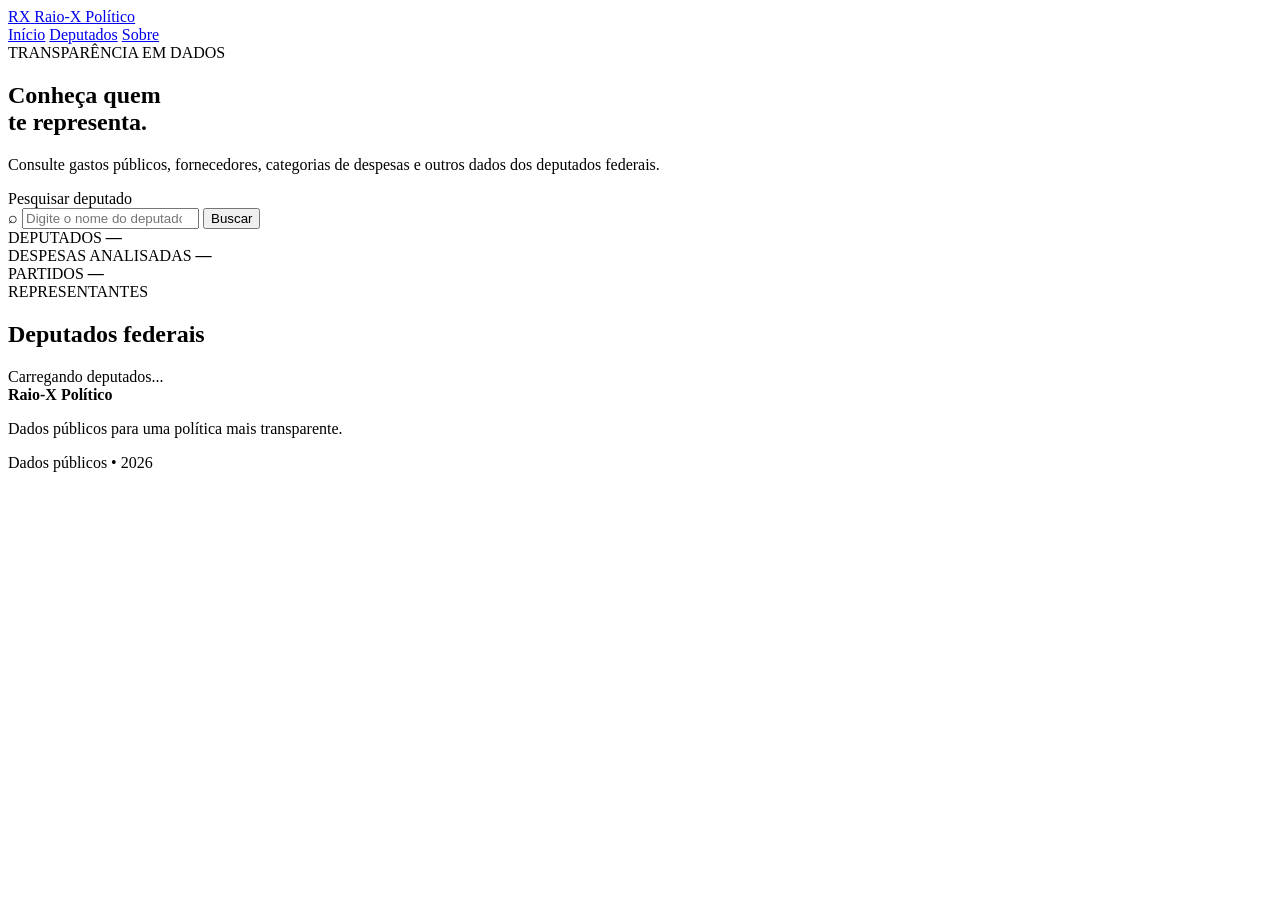
==== docs/index.html @ dd32fbbe "publish frontend with GitHub Pages" ====
<!DOCTYPE html>
<html lang="pt-BR">
<head>
    <meta charset="UTF-8">
    <meta name="viewport" content="width=device-width, initial-scale=1.0">

    <meta
        name="description"
        content="Raio-X Político — consulte dados públicos e gastos de políticos brasileiros."
    >

    <title>Raio-X Político</title>

    <link rel="stylesheet" href="/web/css/style.css">
</head>

<body>

    <header class="site-header">
        <div class="container header-content">

            <a href="/" class="brand">
                <span class="brand-mark">RX</span>
                <span class="brand-name">Raio-X Político</span>
            </a>

            <nav class="main-nav" aria-label="Navegação principal">
                <a href="#inicio">Início</a>
                <a href="#deputados">Deputados</a>
                <a href="#sobre">Sobre</a>
            </nav>

        </div>
    </header>


    <main>

        <section id="inicio" class="hero">
            <div class="container hero-content">

                <span class="eyebrow">
                    TRANSPARÊNCIA EM DADOS
                </span>

                <h1>
                    Conheça quem<br>
                    <span>te representa.</span>
                </h1>

                <p class="hero-description">
                    Consulte gastos públicos, fornecedores,
                    categorias de despesas e outros dados
                    dos deputados federais.
                </p>

                <div class="search-box">
                    <label for="search">
                        Pesquisar deputado
                    </label>

                    <div class="search-input">
                        <span aria-hidden="true">⌕</span>

                        <input
                            id="search"
                            type="search"
                            placeholder="Digite o nome do deputado..."
                            autocomplete="off"
                        >

                        <button type="button" id="search-button">
                            Buscar
                        </button>
                    </div>
                </div>

            </div>
        </section>


        <section class="stats" aria-label="Resumo dos dados">

            <div class="container stats-grid">

                <article class="stat-card">
                    <span class="stat-label">
                        DEPUTADOS
                    </span>

                    <strong id="total-deputados">
                        —
                    </strong>
                </article>

                <article class="stat-card">
                    <span class="stat-label">
                        DESPESAS ANALISADAS
                    </span>

                    <strong id="total-despesas">
                        —
                    </strong>
                </article>

                <article class="stat-card">
                    <span class="stat-label">
                        PARTIDOS
                    </span>

                    <strong id="total-partidos">
                        —
                    </strong>
                </article>

            </div>

        </section>


        <section id="deputados" class="deputados-section">

            <div class="container">

                <div class="section-heading">
                    <div>
                        <span class="eyebrow">
                            REPRESENTANTES
                        </span>

                        <h2>
                            Deputados federais
                        </h2>
                    </div>

                    <span id="resultado-count"></span>
                </div>

                <div
                    id="deputados-lista"
                    class="deputados-grid"
                >
                    <div class="loading">
                        Carregando deputados...
                    </div>
                </div>

            </div>

        </section>

    </main>


    <footer id="sobre" class="site-footer">

        <div class="container footer-content">

            <div>
                <strong>Raio-X Político</strong>

                <p>
                    Dados públicos para uma política mais transparente.
                </p>
            </div>

            <span>
                Dados públicos • 2026
            </span>

        </div>

    </footer>


    <script src="/web/js/app.js" defer></script>

</body>
</html>
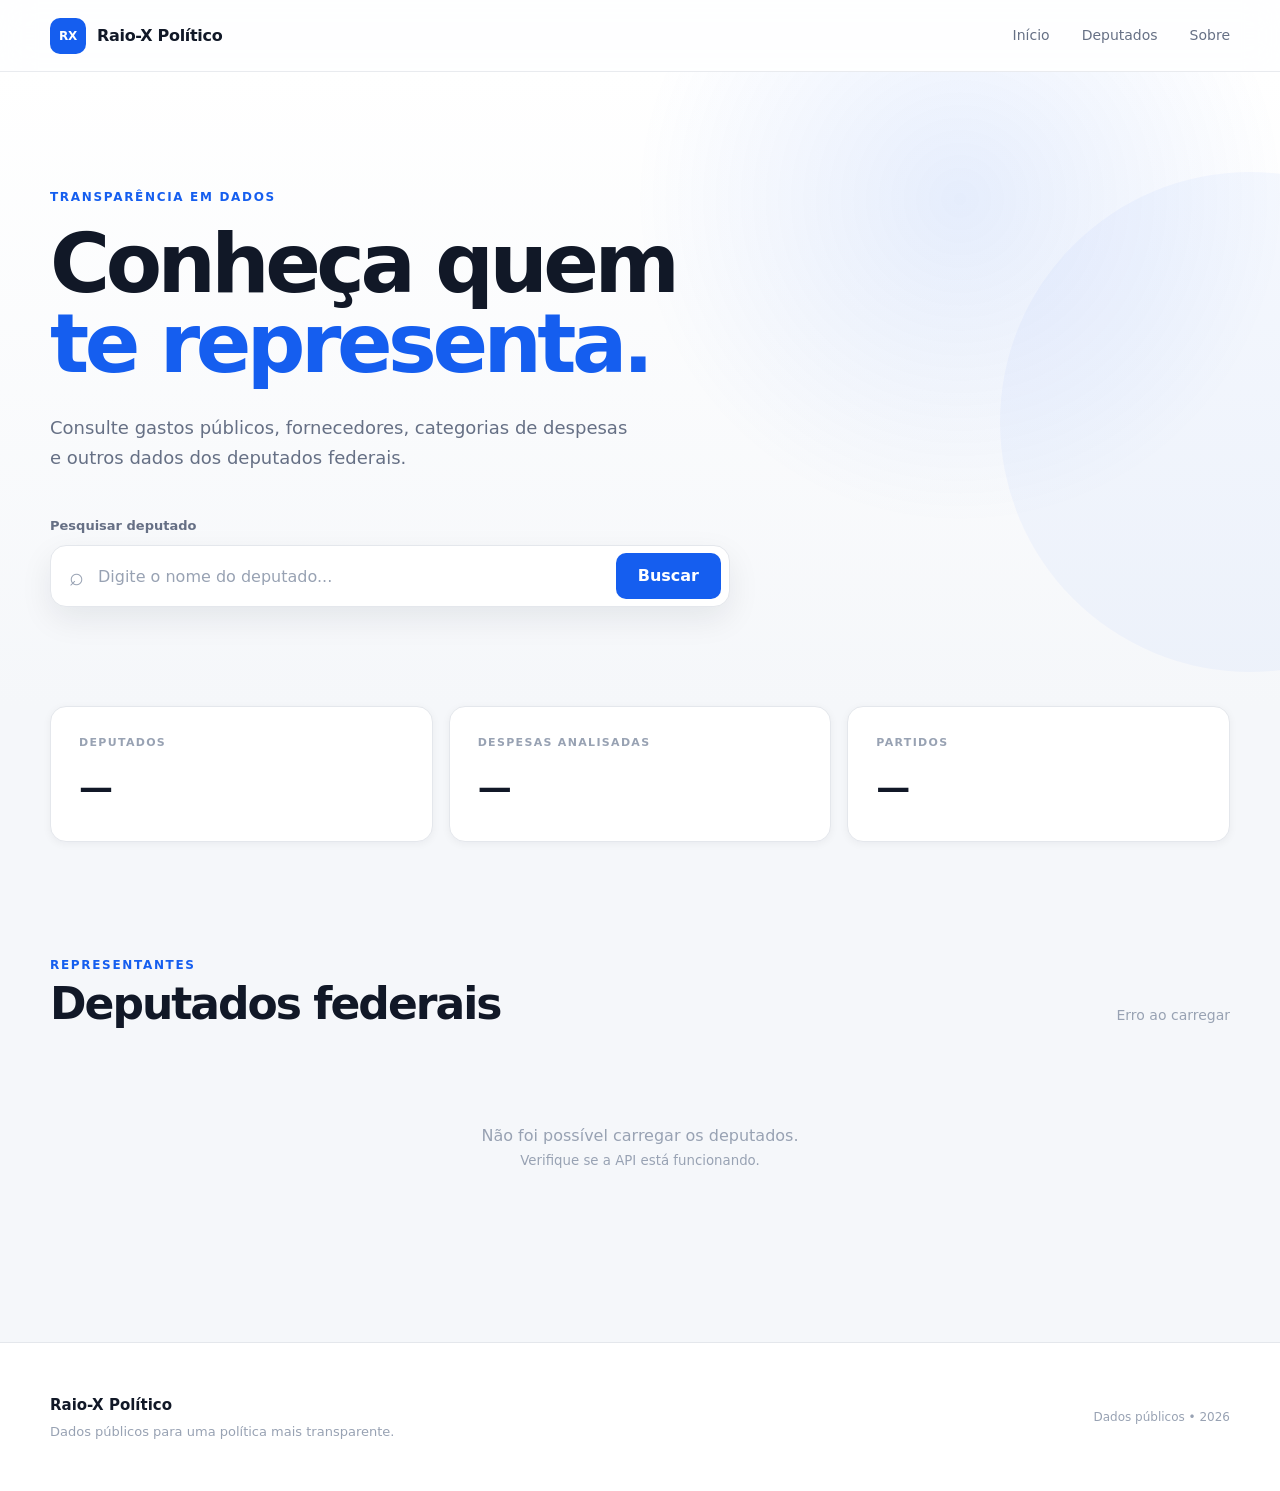
==== commit 97f5fa18: "fix GitHub Pages asset paths" ====
--- a/docs/index.html
+++ b/docs/index.html
@@ -11,7 +11,7 @@
 
     <title>Raio-X Político</title>
 
-    <link rel="stylesheet" href="/web/css/style.css">
+    <link rel="stylesheet" href="css/style.css">
 </head>
 
 <body>
@@ -173,7 +173,7 @@
     </footer>
 
 
-    <script src="/web/js/app.js" defer></script>
+    <script src="js/app.js" defer></script>
 
 </body>
 </html>
--- a/docs/css/style.css
+++ b/docs/css/style.css
@@ -0,0 +1,1040 @@
+:root {
+    --bg: #f5f7fa;
+    --surface: #ffffff;
+    --surface-soft: #eef2f6;
+
+    --text: #111827;
+    --text-secondary: #667085;
+    --text-muted: #98a2b3;
+
+    --border: #e4e7ec;
+
+    --accent: #155eef;
+    --accent-dark: #0b4bc4;
+    --accent-soft: #e8f0ff;
+
+    --success: #12b76a;
+
+    --radius-sm: 10px;
+    --radius-md: 16px;
+    --radius-lg: 24px;
+
+    --shadow-sm: 0 2px 8px rgba(16, 24, 40, 0.05);
+    --shadow-md: 0 12px 32px rgba(16, 24, 40, 0.08);
+
+    --container: 1180px;
+}
+
+
+* {
+    margin: 0;
+    padding: 0;
+    box-sizing: border-box;
+}
+
+
+html {
+    scroll-behavior: smooth;
+}
+
+
+body {
+    min-height: 100vh;
+
+    background: var(--bg);
+    color: var(--text);
+
+    font-family:
+        Inter,
+        ui-sans-serif,
+        system-ui,
+        -apple-system,
+        BlinkMacSystemFont,
+        "Segoe UI",
+        sans-serif;
+
+    line-height: 1.5;
+
+    -webkit-font-smoothing: antialiased;
+}
+
+
+a {
+    color: inherit;
+    text-decoration: none;
+}
+
+
+button,
+input {
+    font: inherit;
+}
+
+
+button {
+    border: 0;
+    cursor: pointer;
+}
+
+
+.container {
+    width: min(
+        calc(100% - 48px),
+        var(--container)
+    );
+
+    margin-inline: auto;
+}
+
+
+/* =========================
+   HEADER
+   ========================= */
+
+.site-header {
+    position: sticky;
+    top: 0;
+    z-index: 100;
+
+    height: 72px;
+
+    background: rgba(255, 255, 255, 0.88);
+
+    border-bottom: 1px solid rgba(228, 231, 236, 0.8);
+
+    backdrop-filter: blur(16px);
+}
+
+
+.header-content {
+    height: 100%;
+
+    display: flex;
+    align-items: center;
+    justify-content: space-between;
+}
+
+
+.brand {
+    display: flex;
+    align-items: center;
+    gap: 11px;
+
+    font-weight: 700;
+}
+
+
+.brand-mark {
+    width: 36px;
+    height: 36px;
+
+    display: grid;
+    place-items: center;
+
+    border-radius: 10px;
+
+    background: var(--accent);
+    color: white;
+
+    font-size: 12px;
+    font-weight: 800;
+    letter-spacing: -0.03em;
+}
+
+
+.brand-name {
+    letter-spacing: -0.02em;
+}
+
+
+.main-nav {
+    display: flex;
+    align-items: center;
+    gap: 32px;
+
+    color: var(--text-secondary);
+
+    font-size: 14px;
+    font-weight: 500;
+}
+
+
+.main-nav a {
+    transition:
+        color 160ms ease,
+        transform 160ms ease;
+}
+
+
+.main-nav a:hover {
+    color: var(--text);
+}
+
+
+/* =========================
+   HERO
+   ========================= */
+
+.hero {
+    position: relative;
+
+    overflow: hidden;
+
+    background:
+        radial-gradient(
+            circle at 75% 20%,
+            rgba(21, 94, 239, 0.10),
+            transparent 30%
+        ),
+        linear-gradient(
+            180deg,
+            #ffffff 0%,
+            #f5f7fa 100%
+        );
+}
+
+
+.hero::after {
+    content: "";
+
+    position: absolute;
+
+    width: 500px;
+    height: 500px;
+
+    right: -220px;
+    top: 100px;
+
+    border-radius: 50%;
+
+    background: rgba(21, 94, 239, 0.035);
+
+    pointer-events: none;
+}
+
+
+.hero-content {
+    position: relative;
+    z-index: 1;
+
+    padding-top: 112px;
+    padding-bottom: 100px;
+}
+
+
+.eyebrow {
+    display: inline-block;
+
+    margin-bottom: 18px;
+
+    color: var(--accent);
+
+    font-size: 12px;
+    font-weight: 800;
+
+    letter-spacing: 0.14em;
+}
+
+
+.hero h1 {
+    max-width: 800px;
+
+    font-size: clamp(
+        48px,
+        7vw,
+        82px
+    );
+
+    line-height: 0.98;
+
+    letter-spacing: -0.055em;
+
+    font-weight: 750;
+}
+
+
+.hero h1 span {
+    color: var(--accent);
+}
+
+
+.hero-description {
+    max-width: 590px;
+
+    margin-top: 28px;
+
+    color: var(--text-secondary);
+
+    font-size: 18px;
+    line-height: 1.7;
+}
+
+
+/* =========================
+   SEARCH
+   ========================= */
+
+.search-box {
+    width: min(680px, 100%);
+
+    margin-top: 42px;
+}
+
+
+.search-box label {
+    display: block;
+
+    margin-bottom: 10px;
+
+    color: var(--text-secondary);
+
+    font-size: 13px;
+    font-weight: 600;
+}
+
+
+.search-input {
+    display: flex;
+    align-items: center;
+
+    min-height: 62px;
+
+    padding-left: 18px;
+
+    background: var(--surface);
+
+    border: 1px solid var(--border);
+    border-radius: var(--radius-md);
+
+    box-shadow: var(--shadow-md);
+
+    transition:
+        border-color 180ms ease,
+        box-shadow 180ms ease;
+}
+
+
+.search-input:focus-within {
+    border-color: rgba(21, 94, 239, 0.5);
+
+    box-shadow:
+        0 0 0 4px rgba(21, 94, 239, 0.10),
+        var(--shadow-md);
+}
+
+
+.search-input > span {
+    color: var(--text-muted);
+
+    font-size: 25px;
+    line-height: 1;
+}
+
+
+.search-input input {
+    flex: 1;
+
+    min-width: 0;
+
+    height: 60px;
+
+    padding: 0 14px;
+
+    background: transparent;
+
+    border: 0;
+    outline: 0;
+
+    color: var(--text);
+
+    font-size: 16px;
+}
+
+
+.search-input input::placeholder {
+    color: var(--text-muted);
+}
+
+
+.search-input button {
+    height: 46px;
+
+    margin-right: 8px;
+    padding: 0 22px;
+
+    border-radius: 10px;
+
+    background: var(--accent);
+    color: white;
+
+    font-weight: 650;
+
+    transition:
+        background 160ms ease,
+        transform 160ms ease;
+}
+
+
+.search-input button:hover {
+    background: var(--accent-dark);
+
+    transform: translateY(-1px);
+}
+
+
+.search-input button:active {
+    transform: translateY(0);
+}
+
+
+/* =========================
+   STATS
+   ========================= */
+
+.stats {
+    position: relative;
+    z-index: 2;
+
+    margin-top: -1px;
+}
+
+
+.stats-grid {
+    display: grid;
+
+    grid-template-columns:
+        repeat(3, 1fr);
+
+    gap: 16px;
+}
+
+
+.stat-card {
+    padding: 28px;
+
+    background: var(--surface);
+
+    border: 1px solid var(--border);
+    border-radius: var(--radius-md);
+
+    box-shadow: var(--shadow-sm);
+}
+
+
+.stat-label {
+    display: block;
+
+    margin-bottom: 10px;
+
+    color: var(--text-muted);
+
+    font-size: 11px;
+    font-weight: 800;
+
+    letter-spacing: 0.12em;
+}
+
+
+.stat-card strong {
+    display: block;
+
+    font-size: 34px;
+
+    letter-spacing: -0.04em;
+}
+
+
+/* =========================
+   DEPUTADOS
+   ========================= */
+
+.deputados-section {
+    padding: 110px 0;
+}
+
+
+.section-heading {
+    display: flex;
+    align-items: flex-end;
+    justify-content: space-between;
+
+    margin-bottom: 38px;
+}
+
+
+.section-heading .eyebrow {
+    margin-bottom: 8px;
+}
+
+
+.section-heading h2 {
+    font-size: clamp(30px, 4vw, 44px);
+
+    line-height: 1;
+
+    letter-spacing: -0.045em;
+}
+
+
+#resultado-count {
+    color: var(--text-muted);
+
+    font-size: 14px;
+}
+
+
+.deputados-grid {
+    display: grid;
+
+    grid-template-columns:
+        repeat(3, 1fr);
+
+    gap: 16px;
+}
+
+
+.deputado-card {
+    display: block;
+
+    padding: 24px;
+
+    background: var(--surface);
+
+    border: 1px solid var(--border);
+    border-radius: var(--radius-md);
+
+    box-shadow: var(--shadow-sm);
+
+    transition:
+        transform 180ms ease,
+        box-shadow 180ms ease,
+        border-color 180ms ease;
+}
+
+
+.deputado-card:hover {
+    transform: translateY(-3px);
+
+    border-color: #cdd5df;
+
+    box-shadow: var(--shadow-md);
+}
+
+
+.deputado-card-header {
+    display: flex;
+    align-items: center;
+    gap: 14px;
+}
+
+
+.deputado-avatar {
+    width: 46px;
+    height: 46px;
+
+    flex: 0 0 auto;
+
+    display: grid;
+    place-items: center;
+
+    border-radius: 50%;
+
+    background: var(--accent-soft);
+    color: var(--accent);
+
+    font-size: 14px;
+    font-weight: 800;
+}
+
+
+.deputado-name {
+    font-size: 17px;
+    font-weight: 700;
+
+    letter-spacing: -0.02em;
+}
+
+
+.deputado-meta {
+    margin-top: 3px;
+
+    color: var(--text-secondary);
+
+    font-size: 13px;
+}
+
+
+.loading {
+    grid-column: 1 / -1;
+
+    padding: 60px 20px;
+
+    text-align: center;
+
+    color: var(--text-muted);
+}
+
+
+/* =========================
+   FOOTER
+   ========================= */
+
+.site-footer {
+    padding: 50px 0;
+
+    border-top: 1px solid var(--border);
+
+    background: #ffffff;
+}
+
+
+.footer-content {
+    display: flex;
+    align-items: center;
+    justify-content: space-between;
+
+    gap: 30px;
+}
+
+
+.footer-content strong {
+    font-size: 15px;
+}
+
+
+.footer-content p {
+    margin-top: 5px;
+
+    color: var(--text-muted);
+
+    font-size: 13px;
+}
+
+
+.footer-content > span {
+    color: var(--text-muted);
+
+    font-size: 12px;
+}
+
+
+/* =========================
+   RESPONSIVE
+   ========================= */
+
+@media (max-width: 800px) {
+
+    .container {
+        width: min(
+            calc(100% - 32px),
+            var(--container)
+        );
+    }
+
+
+    .main-nav {
+        display: none;
+    }
+
+
+    .hero-content {
+        padding-top: 76px;
+        padding-bottom: 70px;
+    }
+
+
+    .hero h1 {
+        font-size: clamp(
+            46px,
+            14vw,
+            68px
+        );
+    }
+
+
+    .hero-description {
+        font-size: 16px;
+    }
+
+
+    .stats-grid {
+        grid-template-columns: 1fr;
+    }
+
+
+    .deputados-section {
+        padding: 80px 0;
+    }
+
+
+    .deputados-grid {
+        grid-template-columns: 1fr;
+    }
+
+
+    .section-heading {
+        align-items: flex-start;
+
+        flex-direction: column;
+
+        gap: 10px;
+    }
+
+
+    .footer-content {
+        align-items: flex-start;
+
+        flex-direction: column;
+    }
+}
+
+
+@media (max-width: 520px) {
+
+    .search-input {
+        align-items: stretch;
+
+        flex-wrap: wrap;
+
+        padding: 10px;
+    }
+
+
+    .search-input > span {
+        display: none;
+    }
+
+
+    .search-input input {
+        width: 100%;
+
+        flex: 1 0 100%;
+
+        height: 48px;
+    }
+
+
+    .search-input button {
+        width: 100%;
+
+        margin: 0;
+    }
+
+
+    .stat-card {
+        padding: 22px;
+    }
+}
+/* =========================
+   PERFIL DO DEPUTADO
+   ========================= */
+
+.perfil {
+    padding-top: 48px;
+    padding-bottom: 100px;
+}
+
+
+.voltar {
+    display: inline-flex;
+    align-items: center;
+    gap: 8px;
+
+    margin-bottom: 48px;
+
+    color: var(--text-secondary);
+
+    font-size: 14px;
+    font-weight: 600;
+
+    transition: color 160ms ease;
+}
+
+
+.voltar:hover {
+    color: var(--accent);
+}
+
+
+.perfil-header {
+    display: flex;
+    align-items: center;
+    gap: 24px;
+
+    margin-bottom: 48px;
+}
+
+
+.perfil-avatar {
+    width: 88px;
+    height: 88px;
+
+    flex-shrink: 0;
+
+    display: grid;
+    place-items: center;
+
+    border-radius: 24px;
+
+    background: var(--accent);
+    color: white;
+
+    font-size: 24px;
+    font-weight: 800;
+    object-fit: cover;
+    object-position: center;
+    box-shadow: var(--shadow-md);
+}
+
+
+.perfil-header h1 {
+    margin-top: 4px;
+
+    font-size: clamp(36px, 5vw, 56px);
+
+    line-height: 1;
+
+    letter-spacing: -0.045em;
+}
+
+
+.perfil-meta {
+    margin-top: 10px;
+
+    color: var(--text-secondary);
+
+    font-size: 16px;
+    font-weight: 600;
+}
+
+
+/* =========================
+   MÉTRICAS
+   ========================= */
+
+.metricas {
+    display: grid;
+
+    grid-template-columns:
+        repeat(3, 1fr);
+
+    gap: 16px;
+
+    margin-bottom: 64px;
+}
+
+
+.metrica {
+    padding: 28px;
+
+    background: var(--surface);
+
+    border: 1px solid var(--border);
+
+    border-radius: var(--radius-md);
+
+    box-shadow: var(--shadow-sm);
+}
+
+
+.metrica span {
+    display: block;
+
+    margin-bottom: 8px;
+
+    color: var(--text-secondary);
+
+    font-size: 13px;
+    font-weight: 600;
+}
+
+
+.metrica strong {
+    display: block;
+
+    font-size: 28px;
+
+    letter-spacing: -0.03em;
+}
+
+
+/* =========================
+   SEÇÕES
+   ========================= */
+
+.secao {
+    margin-top: 64px;
+}
+
+
+.secao h2 {
+    margin-bottom: 24px;
+
+    font-size: 28px;
+
+    line-height: 1.1;
+
+    letter-spacing: -0.035em;
+}
+
+
+.secao-header {
+    margin-bottom: 24px;
+}
+
+
+/* =========================
+   LISTAS
+   ========================= */
+
+.lista-dados {
+    overflow: hidden;
+
+    background: var(--surface);
+
+    border: 1px solid var(--border);
+
+    border-radius: var(--radius-md);
+
+    box-shadow: var(--shadow-sm);
+}
+
+
+.dado {
+    display: flex;
+
+    align-items: center;
+    justify-content: space-between;
+
+    gap: 24px;
+
+    padding: 20px 24px;
+
+    border-bottom: 1px solid var(--border);
+}
+
+
+.dado:last-child {
+    border-bottom: 0;
+}
+
+
+.dado > div {
+    min-width: 0;
+}
+
+
+.dado strong {
+    display: block;
+
+    font-size: 14px;
+}
+
+
+.dado > strong {
+    flex-shrink: 0;
+
+    font-size: 15px;
+
+    text-align: right;
+}
+
+
+.dado small {
+    display: block;
+
+    margin-top: 4px;
+
+    color: var(--text-secondary);
+
+    font-size: 12px;
+}
+
+
+/* =========================
+   ESTADOS
+   ========================= */
+
+.estado {
+    padding: 80px 20px;
+
+    color: var(--text-secondary);
+
+    text-align: center;
+}
+
+
+/* =========================
+   RESPONSIVO
+   ========================= */
+
+@media (max-width: 700px) {
+
+    .container {
+        width: min(
+            calc(100% - 32px),
+            var(--container)
+        );
+    }
+
+
+    .metricas {
+        grid-template-columns: 1fr;
+    }
+
+
+    .perfil-header {
+        align-items: flex-start;
+    }
+
+
+    .perfil-avatar {
+        width: 68px;
+        height: 68px;
+
+        border-radius: 18px;
+
+        font-size: 18px;
+    }
+
+
+    .perfil-header h1 {
+        font-size: 36px;
+    }
+
+
+    .dado {
+        align-items: flex-start;
+
+        flex-direction: column;
+
+        gap: 10px;
+    }
+
+
+    .dado > strong {
+        text-align: left;
+    }
+
+}
+/* =========================
+   GRÁFICO DE EVOLUÇÃO
+   ========================= */
+
+.grafico-container {
+    position: relative;
+    width: 100%;
+    height: 360px;
+
+    margin-top: 24px;
+
+    padding: 24px;
+
+    background: var(--surface);
+
+    border: 1px solid var(--border);
+
+    border-radius: var(--radius-md);
+
+    box-shadow: var(--shadow-sm);
+}
